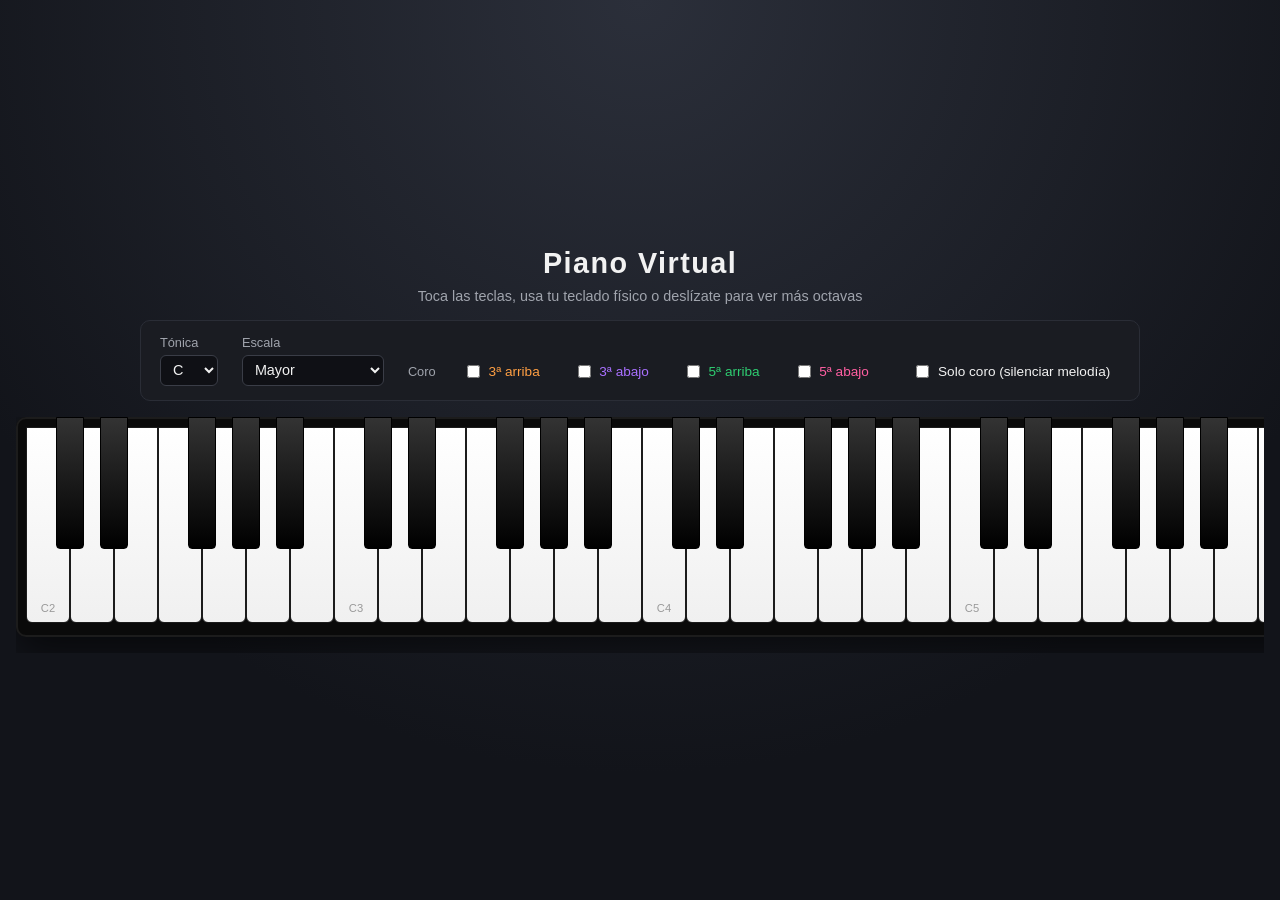
==== index.html @ 10c4a375 "first commit" ====
<!DOCTYPE html>
<html lang="es">
<head>
<meta charset="UTF-8">
<meta name="viewport" content="width=device-width, initial-scale=1.0, maximum-scale=1.0, user-scalable=no, viewport-fit=cover">
<title>Piano Virtual - 5 Octavas</title>

<link rel="manifest" href="manifest.json">
<meta name="theme-color" content="#12141a">
<link rel="icon" href="icons/icon-192.png">
<link rel="apple-touch-icon" href="icons/icon-180.png">
<meta name="apple-mobile-web-app-capable" content="yes">
<meta name="mobile-web-app-capable" content="yes">
<meta name="apple-mobile-web-app-status-bar-style" content="black-translucent">
<meta name="apple-mobile-web-app-title" content="Piano Virtual">

<link rel="stylesheet" href="styles.css">
</head>
<body>
  <div class="app">
    <div class="app-header">
      <h1>Piano Virtual</h1>
      <button id="install-btn" class="install-btn" hidden>Instalar app</button>
    </div>
    <p class="hint">Toca las teclas, usa tu teclado físico o deslízate para ver más octavas</p>

    <div class="controls">
      <div class="control-group">
        <label for="tonic">Tónica</label>
        <select id="tonic"></select>
      </div>
      <div class="control-group">
        <label for="mode">Escala</label>
        <select id="mode">
          <option value="major">Mayor</option>
          <option value="naturalMinor">Menor natural</option>
          <option value="harmonicMinor">Menor armónica</option>
          <option value="melodicMinor">Menor melódica</option>
        </select>
      </div>
      <div class="control-group voices">
        <span class="voices-title">Coro</span>
        <label class="voice-option voice-3up"><input type="checkbox" data-voice="3up"> 3ª arriba</label>
        <label class="voice-option voice-3down"><input type="checkbox" data-voice="3down"> 3ª abajo</label>
        <label class="voice-option voice-5up"><input type="checkbox" data-voice="5up"> 5ª arriba</label>
        <label class="voice-option voice-5down"><input type="checkbox" data-voice="5down"> 5ª abajo</label>
      </div>
      <div class="control-group">
        <label class="voice-option mute-option"><input type="checkbox" id="mute-melody"> Solo coro (silenciar melodía)</label>
      </div>
    </div>

    <div class="piano-wrapper">
      <div id="piano" class="piano"></div>
    </div>
  </div>
  <script src="script.js"></script>
</body>
</html>
---- styles.css ----
* {
  box-sizing: border-box;
  -webkit-tap-highlight-color: transparent;
}

html {
  overscroll-behavior: none;
}

body {
  margin: 0;
  min-height: 100vh;
  display: flex;
  flex-direction: column;
  align-items: center;
  justify-content: center;
  gap: 1rem;
  background: radial-gradient(circle at top, #2b2f3a, #12141a 70%);
  font-family: "Segoe UI", Arial, sans-serif;
  color: #f2f2f2;
  padding: 2rem 1rem;
  padding-top: max(2rem, env(safe-area-inset-top));
  padding-bottom: max(2rem, env(safe-area-inset-bottom));
  padding-left: max(1rem, env(safe-area-inset-left));
  padding-right: max(1rem, env(safe-area-inset-right));
  overscroll-behavior-y: none;
  touch-action: manipulation;
}

.app {
  display: flex;
  flex-direction: column;
  align-items: center;
  gap: 0.5rem;
  width: 100%;
}

.app-header {
  display: flex;
  align-items: center;
  justify-content: center;
  gap: 0.8rem;
  flex-wrap: wrap;
}

h1 {
  margin: 0;
  font-size: 1.8rem;
  letter-spacing: 0.05em;
}

.install-btn {
  background: #2ecc71;
  color: #0a0a0a;
  border: none;
  border-radius: 999px;
  padding: 0.4rem 0.9rem;
  font-size: 0.8rem;
  font-weight: 600;
  cursor: pointer;
}

.install-btn:hover {
  background: #29b765;
}

.hint {
  margin: 0 0 0.5rem;
  color: #a0a4ad;
  font-size: 0.9rem;
  text-align: center;
  padding: 0 0.5rem;
}

.controls {
  display: flex;
  flex-wrap: wrap;
  align-items: flex-end;
  justify-content: center;
  gap: 1.5rem;
  background: #1a1c22;
  border: 1px solid #2a2d36;
  border-radius: 10px;
  padding: 0.9rem 1.2rem;
  margin-bottom: 0.5rem;
}

.control-group {
  display: flex;
  flex-direction: column;
  gap: 0.3rem;
  font-size: 0.8rem;
  color: #a0a4ad;
}

.control-group select {
  background: #0f1015;
  color: #f2f2f2;
  border: 1px solid #3a3d47;
  border-radius: 6px;
  padding: 0.35rem 0.5rem;
  font-size: 0.9rem;
}

.voices {
  flex-direction: row;
  align-items: center;
  gap: 0.9rem;
  flex-wrap: wrap;
}

.voices-title {
  color: #a0a4ad;
  font-size: 0.8rem;
  margin-right: 0.2rem;
}

.voice-option {
  display: flex;
  align-items: center;
  gap: 0.35rem;
  font-size: 0.85rem;
  color: #f2f2f2;
  cursor: pointer;
  padding: 0.25rem 0.55rem;
  border-radius: 6px;
  border: 1px solid transparent;
}

.voice-option input {
  accent-color: currentColor;
}

.voice-3up { color: #ff9f43; }
.voice-3down { color: #a970ff; }
.voice-5up { color: #2ecc71; }
.voice-5down { color: #ff5fa2; }

.voice-option:hover {
  border-color: currentColor;
}

.mute-option {
  color: #f2f2f2;
}

.mute-option:hover {
  border-color: #6c7280;
}

.piano-wrapper {
  width: 100%;
  max-width: 100%;
  overflow-x: auto;
  padding-bottom: 1rem;
  -webkit-overflow-scrolling: touch;
  overscroll-behavior-x: contain;
}

.piano {
  position: relative;
  display: flex;
  height: 220px;
  width: max-content;
  margin: 0 auto;
  background: #0a0a0a;
  padding: 10px 10px 14px;
  border-radius: 10px;
  box-shadow: 0 15px 40px rgba(0, 0, 0, 0.6), inset 0 0 0 2px #1c1c1c;
}

.key {
  position: relative;
  user-select: none;
  cursor: pointer;
  transition: background 0.05s ease, transform 0.05s ease;
  touch-action: pan-x;
}

.white {
  width: 44px;
  height: 100%;
  background: linear-gradient(to bottom, #fff, #f0f0f0);
  border: 1px solid #1c1c1c;
  border-radius: 0 0 6px 6px;
  z-index: 1;
  display: flex;
  align-items: flex-end;
  justify-content: center;
  padding-bottom: 8px;
  color: #999;
  font-size: 0.7rem;
}

.white.active {
  background: linear-gradient(to bottom, #cfe8ff, #9fd0ff);
  transform: translateY(2px);
}

.black {
  position: absolute;
  top: 0;
  width: 28px;
  height: 60%;
  background: linear-gradient(to bottom, #333, #000);
  border: 1px solid #000;
  border-radius: 0 0 4px 4px;
  z-index: 2;
  display: flex;
  align-items: flex-end;
  justify-content: center;
  padding-bottom: 6px;
  color: #ccc;
  font-size: 0.6rem;
}

.black.active {
  background: linear-gradient(to bottom, #555, #222);
  transform: translateY(2px);
}

.key.harmony-3up { box-shadow: inset 0 0 0 3px #ff9f43; }
.key.harmony-3down { box-shadow: inset 0 0 0 3px #a970ff; }
.key.harmony-5up { box-shadow: inset 0 0 0 3px #2ecc71; }
.key.harmony-5down { box-shadow: inset 0 0 0 3px #ff5fa2; }

.white.harmony-3up, .white.harmony-3down, .white.harmony-5up, .white.harmony-5down {
  transform: translateY(1px);
}

.black.harmony-3up, .black.harmony-3down, .black.harmony-5up, .black.harmony-5down {
  transform: translateY(1px);
}

.key .label {
  pointer-events: none;
}

.key .key-hint {
  display: block;
  font-size: 0.55rem;
  color: inherit;
  opacity: 0.7;
  pointer-events: none;
}

@media (max-width: 600px) {
  body {
    padding: 1.2rem 0.6rem;
    gap: 0.7rem;
  }

  h1 {
    font-size: 1.3rem;
  }

  .hint {
    font-size: 0.78rem;
  }

  .controls {
    width: 100%;
    gap: 0.8rem;
    padding: 0.7rem 0.8rem;
    justify-content: flex-start;
  }

  .control-group {
    width: 100%;
  }

  .control-group select {
    width: 100%;
  }

  .voices {
    width: 100%;
    justify-content: flex-start;
    gap: 0.5rem;
  }

  .voice-option {
    padding: 0.3rem 0.5rem;
    font-size: 0.8rem;
  }

  .piano {
    height: 170px;
    padding: 8px 8px 10px;
  }

  .white {
    font-size: 0.62rem;
  }
}
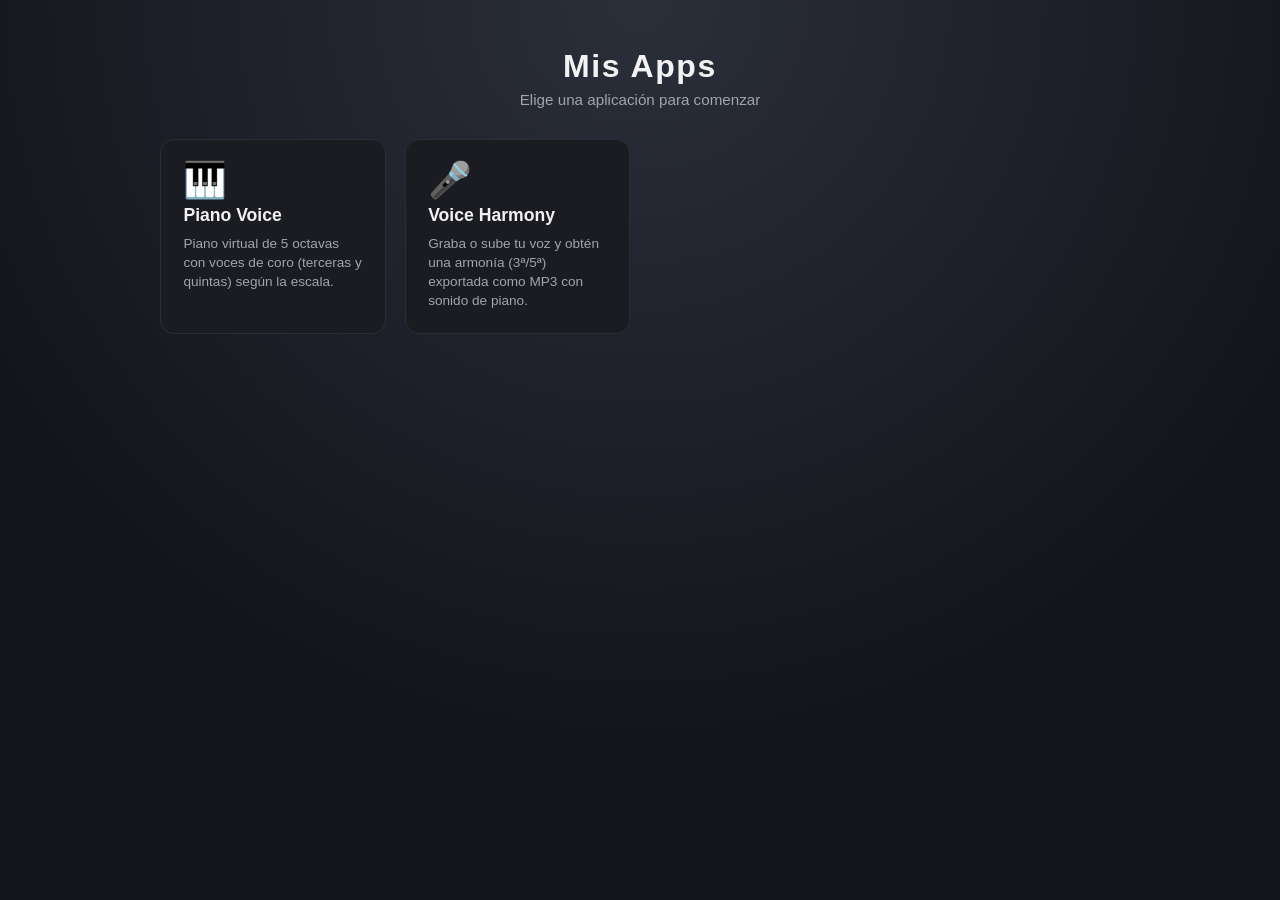
==== commit b1d3e0ad: "prueba" ====
--- a/index.html
+++ b/index.html
@@ -2,58 +2,18 @@
 <html lang="es">
 <head>
 <meta charset="UTF-8">
-<meta name="viewport" content="width=device-width, initial-scale=1.0, maximum-scale=1.0, user-scalable=no, viewport-fit=cover">
-<title>Piano Virtual - 5 Octavas</title>
-
-<link rel="manifest" href="manifest.json">
+<meta name="viewport" content="width=device-width, initial-scale=1.0, viewport-fit=cover">
+<title>Mis Apps</title>
 <meta name="theme-color" content="#12141a">
-<link rel="icon" href="icons/icon-192.png">
-<link rel="apple-touch-icon" href="icons/icon-180.png">
-<meta name="apple-mobile-web-app-capable" content="yes">
-<meta name="mobile-web-app-capable" content="yes">
-<meta name="apple-mobile-web-app-status-bar-style" content="black-translucent">
-<meta name="apple-mobile-web-app-title" content="Piano Virtual">
-
 <link rel="stylesheet" href="styles.css">
 </head>
 <body>
-  <div class="app">
-    <div class="app-header">
-      <h1>Piano Virtual</h1>
-      <button id="install-btn" class="install-btn" hidden>Instalar app</button>
-    </div>
-    <p class="hint">Toca las teclas, usa tu teclado físico o deslízate para ver más octavas</p>
-
-    <div class="controls">
-      <div class="control-group">
-        <label for="tonic">Tónica</label>
-        <select id="tonic"></select>
-      </div>
-      <div class="control-group">
-        <label for="mode">Escala</label>
-        <select id="mode">
-          <option value="major">Mayor</option>
-          <option value="naturalMinor">Menor natural</option>
-          <option value="harmonicMinor">Menor armónica</option>
-          <option value="melodicMinor">Menor melódica</option>
-        </select>
-      </div>
-      <div class="control-group voices">
-        <span class="voices-title">Coro</span>
-        <label class="voice-option voice-3up"><input type="checkbox" data-voice="3up"> 3ª arriba</label>
-        <label class="voice-option voice-3down"><input type="checkbox" data-voice="3down"> 3ª abajo</label>
-        <label class="voice-option voice-5up"><input type="checkbox" data-voice="5up"> 5ª arriba</label>
-        <label class="voice-option voice-5down"><input type="checkbox" data-voice="5down"> 5ª abajo</label>
-      </div>
-      <div class="control-group">
-        <label class="voice-option mute-option"><input type="checkbox" id="mute-melody"> Solo coro (silenciar melodía)</label>
-      </div>
-    </div>
-
-    <div class="piano-wrapper">
-      <div id="piano" class="piano"></div>
-    </div>
+  <div class="hub">
+    <h1>Mis Apps</h1>
+    <p class="hint">Elige una aplicación para comenzar</p>
+    <div id="app-grid" class="app-grid"></div>
   </div>
+  <script src="apps.js"></script>
   <script src="script.js"></script>
 </body>
 </html>
--- a/styles.css
+++ b/styles.css
@@ -1,295 +1,80 @@
 * {
   box-sizing: border-box;
   -webkit-tap-highlight-color: transparent;
-}
-
-html {
-  overscroll-behavior: none;
 }
 
 body {
   margin: 0;
   min-height: 100vh;
   display: flex;
-  flex-direction: column;
-  align-items: center;
   justify-content: center;
-  gap: 1rem;
   background: radial-gradient(circle at top, #2b2f3a, #12141a 70%);
   font-family: "Segoe UI", Arial, sans-serif;
   color: #f2f2f2;
-  padding: 2rem 1rem;
-  padding-top: max(2rem, env(safe-area-inset-top));
+  padding: 3rem 1.5rem;
+  padding-top: max(3rem, env(safe-area-inset-top));
   padding-bottom: max(2rem, env(safe-area-inset-bottom));
-  padding-left: max(1rem, env(safe-area-inset-left));
-  padding-right: max(1rem, env(safe-area-inset-right));
-  overscroll-behavior-y: none;
-  touch-action: manipulation;
 }
 
-.app {
+.hub {
+  width: 100%;
+  max-width: 960px;
   display: flex;
   flex-direction: column;
   align-items: center;
-  gap: 0.5rem;
-  width: 100%;
-}
-
-.app-header {
-  display: flex;
-  align-items: center;
-  justify-content: center;
-  gap: 0.8rem;
-  flex-wrap: wrap;
+  gap: 0.4rem;
 }
 
 h1 {
   margin: 0;
-  font-size: 1.8rem;
+  font-size: 2rem;
   letter-spacing: 0.05em;
 }
 
-.install-btn {
-  background: #2ecc71;
-  color: #0a0a0a;
-  border: none;
-  border-radius: 999px;
-  padding: 0.4rem 0.9rem;
-  font-size: 0.8rem;
-  font-weight: 600;
-  cursor: pointer;
+.hint {
+  margin: 0 0 1.5rem;
+  color: #a0a4ad;
+  font-size: 0.95rem;
 }
 
-.install-btn:hover {
-  background: #29b765;
+.app-grid {
+  width: 100%;
+  display: grid;
+  grid-template-columns: repeat(auto-fill, minmax(220px, 1fr));
+  gap: 1.2rem;
 }
 
-.hint {
-  margin: 0 0 0.5rem;
-  color: #a0a4ad;
-  font-size: 0.9rem;
-  text-align: center;
-  padding: 0 0.5rem;
+.app-card {
+  display: flex;
+  flex-direction: column;
+  gap: 0.5rem;
+  background: #1a1c22;
+  border: 1px solid #2a2d36;
+  border-radius: 14px;
+  padding: 1.4rem;
+  text-decoration: none;
+  color: inherit;
+  transition: transform 0.15s ease, border-color 0.15s ease, background 0.15s ease;
 }
 
-.controls {
-  display: flex;
-  flex-wrap: wrap;
-  align-items: flex-end;
-  justify-content: center;
-  gap: 1.5rem;
-  background: #1a1c22;
-  border: 1px solid #2a2d36;
-  border-radius: 10px;
-  padding: 0.9rem 1.2rem;
-  margin-bottom: 0.5rem;
+.app-card:hover {
+  transform: translateY(-3px);
+  border-color: #3a3d47;
+  background: #20232b;
 }
 
-.control-group {
-  display: flex;
-  flex-direction: column;
-  gap: 0.3rem;
-  font-size: 0.8rem;
-  color: #a0a4ad;
+.app-card-icon {
+  font-size: 2.2rem;
+  line-height: 1;
 }
 
-.control-group select {
-  background: #0f1015;
-  color: #f2f2f2;
-  border: 1px solid #3a3d47;
-  border-radius: 6px;
-  padding: 0.35rem 0.5rem;
-  font-size: 0.9rem;
+.app-card-name {
+  font-size: 1.1rem;
+  font-weight: 600;
 }
 
-.voices {
-  flex-direction: row;
-  align-items: center;
-  gap: 0.9rem;
-  flex-wrap: wrap;
+.app-card-description {
+  font-size: 0.85rem;
+  color: #a0a4ad;
+  line-height: 1.4;
 }
-
-.voices-title {
-  color: #a0a4ad;
-  font-size: 0.8rem;
-  margin-right: 0.2rem;
-}
-
-.voice-option {
-  display: flex;
-  align-items: center;
-  gap: 0.35rem;
-  font-size: 0.85rem;
-  color: #f2f2f2;
-  cursor: pointer;
-  padding: 0.25rem 0.55rem;
-  border-radius: 6px;
-  border: 1px solid transparent;
-}
-
-.voice-option input {
-  accent-color: currentColor;
-}
-
-.voice-3up { color: #ff9f43; }
-.voice-3down { color: #a970ff; }
-.voice-5up { color: #2ecc71; }
-.voice-5down { color: #ff5fa2; }
-
-.voice-option:hover {
-  border-color: currentColor;
-}
-
-.mute-option {
-  color: #f2f2f2;
-}
-
-.mute-option:hover {
-  border-color: #6c7280;
-}
-
-.piano-wrapper {
-  width: 100%;
-  max-width: 100%;
-  overflow-x: auto;
-  padding-bottom: 1rem;
-  -webkit-overflow-scrolling: touch;
-  overscroll-behavior-x: contain;
-}
-
-.piano {
-  position: relative;
-  display: flex;
-  height: 220px;
-  width: max-content;
-  margin: 0 auto;
-  background: #0a0a0a;
-  padding: 10px 10px 14px;
-  border-radius: 10px;
-  box-shadow: 0 15px 40px rgba(0, 0, 0, 0.6), inset 0 0 0 2px #1c1c1c;
-}
-
-.key {
-  position: relative;
-  user-select: none;
-  cursor: pointer;
-  transition: background 0.05s ease, transform 0.05s ease;
-  touch-action: pan-x;
-}
-
-.white {
-  width: 44px;
-  height: 100%;
-  background: linear-gradient(to bottom, #fff, #f0f0f0);
-  border: 1px solid #1c1c1c;
-  border-radius: 0 0 6px 6px;
-  z-index: 1;
-  display: flex;
-  align-items: flex-end;
-  justify-content: center;
-  padding-bottom: 8px;
-  color: #999;
-  font-size: 0.7rem;
-}
-
-.white.active {
-  background: linear-gradient(to bottom, #cfe8ff, #9fd0ff);
-  transform: translateY(2px);
-}
-
-.black {
-  position: absolute;
-  top: 0;
-  width: 28px;
-  height: 60%;
-  background: linear-gradient(to bottom, #333, #000);
-  border: 1px solid #000;
-  border-radius: 0 0 4px 4px;
-  z-index: 2;
-  display: flex;
-  align-items: flex-end;
-  justify-content: center;
-  padding-bottom: 6px;
-  color: #ccc;
-  font-size: 0.6rem;
-}
-
-.black.active {
-  background: linear-gradient(to bottom, #555, #222);
-  transform: translateY(2px);
-}
-
-.key.harmony-3up { box-shadow: inset 0 0 0 3px #ff9f43; }
-.key.harmony-3down { box-shadow: inset 0 0 0 3px #a970ff; }
-.key.harmony-5up { box-shadow: inset 0 0 0 3px #2ecc71; }
-.key.harmony-5down { box-shadow: inset 0 0 0 3px #ff5fa2; }
-
-.white.harmony-3up, .white.harmony-3down, .white.harmony-5up, .white.harmony-5down {
-  transform: translateY(1px);
-}
-
-.black.harmony-3up, .black.harmony-3down, .black.harmony-5up, .black.harmony-5down {
-  transform: translateY(1px);
-}
-
-.key .label {
-  pointer-events: none;
-}
-
-.key .key-hint {
-  display: block;
-  font-size: 0.55rem;
-  color: inherit;
-  opacity: 0.7;
-  pointer-events: none;
-}
-
-@media (max-width: 600px) {
-  body {
-    padding: 1.2rem 0.6rem;
-    gap: 0.7rem;
-  }
-
-  h1 {
-    font-size: 1.3rem;
-  }
-
-  .hint {
-    font-size: 0.78rem;
-  }
-
-  .controls {
-    width: 100%;
-    gap: 0.8rem;
-    padding: 0.7rem 0.8rem;
-    justify-content: flex-start;
-  }
-
-  .control-group {
-    width: 100%;
-  }
-
-  .control-group select {
-    width: 100%;
-  }
-
-  .voices {
-    width: 100%;
-    justify-content: flex-start;
-    gap: 0.5rem;
-  }
-
-  .voice-option {
-    padding: 0.3rem 0.5rem;
-    font-size: 0.8rem;
-  }
-
-  .piano {
-    height: 170px;
-    padding: 8px 8px 10px;
-  }
-
-  .white {
-    font-size: 0.62rem;
-  }
-}
